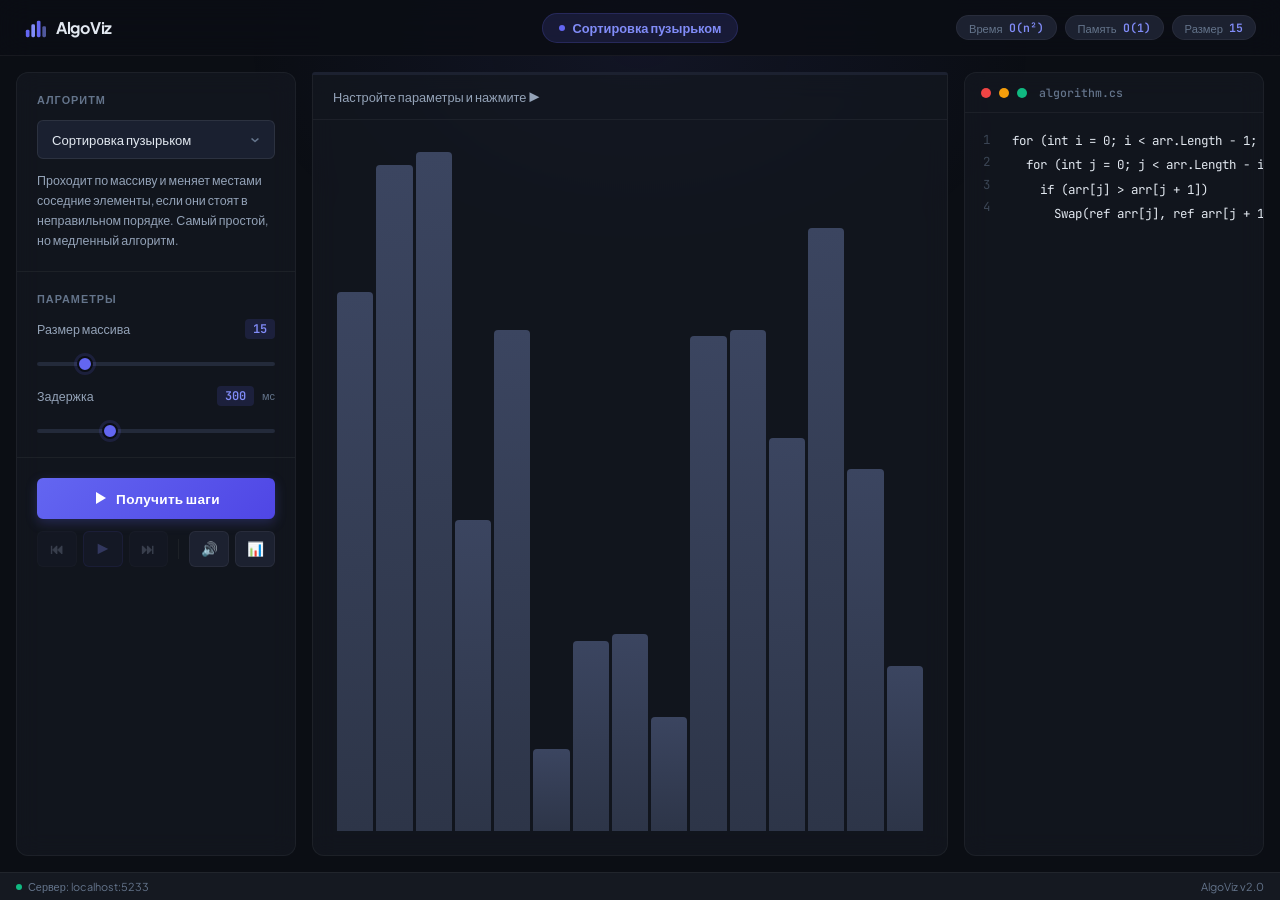
==== src/AlgoViz.Api/AlgoViz.Api/wwwroot/index.html @ 0b003b24 "Оживил проект, поправлены баги, изменен дизайн, ведётся дальнейшая разработка." ====
<!DOCTYPE html>
<html lang="ru">
<head>
    <meta charset="UTF-8">
    <meta name="viewport" content="width=device-width, initial-scale=1.0">
    <meta name="description" content="AlgoViz — интерактивный визуализатор алгоритмов сортировки с пошаговой анимацией и подсветкой кода.">
    <title>AlgoViz — Визуализатор алгоритмов</title>
    <link href="https://fonts.googleapis.com/css2?family=Plus+Jakarta+Sans:wght@400;500;600;700&family=JetBrains+Mono:wght@400;500&display=swap" rel="stylesheet">
    <link rel="stylesheet" href="style.css">
</head>
<body>
    <div class="app" id="app">

        <!-- Ambient background glow -->
        <div class="ambient-glow"></div>

        <!-- Top Navigation -->
        <header class="top-bar" id="top-bar">
            <div class="top-bar-left">
                <div class="logo">
                    <svg width="22" height="22" viewBox="0 0 24 24" fill="none">
                        <rect x="2" y="14" width="4" height="8" rx="1.5" fill="#6366F1"/>
                        <rect x="8" y="8" width="4" height="14" rx="1.5" fill="#818CF8"/>
                        <rect x="14" y="4" width="4" height="18" rx="1.5" fill="#6366F1"/>
                        <rect x="20" y="10" width="4" height="12" rx="1.5" fill="#818CF8" opacity="0.6"/>
                    </svg>
                    <span class="logo-text">AlgoViz</span>
                </div>
            </div>
            <div class="top-bar-center">
                <div class="algo-badge" id="algo-badge">
                    <span class="badge-dot"></span>
                    <span id="algo-title">Сортировка пузырьком</span>
                </div>
            </div>
            <div class="top-bar-right">
                <div class="complexity-pills">
                    <span class="pill" data-tooltip="Временная сложность (worst-case)">
                        <span class="pill-label">Время</span>
                        <span class="pill-value" id="time-complexity">O(n²)</span>
                    </span>
                    <span class="pill" data-tooltip="Пространственная сложность">
                        <span class="pill-label">Память</span>
                        <span class="pill-value" id="space-complexity">O(1)</span>
                    </span>
                    <span class="pill" data-tooltip="Количество элементов в массиве">
                        <span class="pill-label">Размер</span>
                        <span class="pill-value" id="el-count">15</span>
                    </span>
                </div>
            </div>
        </header>

        <!-- Main Content -->
        <main class="main-content">

            <!-- Left Panel (Controls) -->
            <aside class="control-panel glass-card" id="control-panel">
                <div class="panel-section">
                    <h3 class="section-title">Алгоритм</h3>
                    <div class="select-wrapper">
                        <select id="algorithmSelect" class="custom-select">
                            <option value="bubble">Сортировка пузырьком</option>
                            <option value="selection">Сортировка выбором</option>
                            <option value="quick">Быстрая сортировка</option>
                            <option value="merge">Сортировка слиянием</option>
                        </select>
                        <svg class="select-chevron" width="16" height="16" viewBox="0 0 16 16" fill="currentColor">
                            <path d="M4.427 6.427a.75.75 0 011.06-.073L8 8.57l2.513-2.216a.75.75 0 01.994 1.123l-3 2.646a.75.75 0 01-.994 0l-3-2.646a.75.75 0 01-.086-1.077z"/>
                        </svg>
                    </div>
                    <p id="algo-desc" class="algo-description">Проходит по массиву и меняет местами соседние элементы, если они стоят в неправильном порядке.</p>
                </div>

                <div class="panel-section">
                    <h3 class="section-title">Параметры</h3>
                    <div class="slider-group">
                        <div class="slider-header">
                            <label for="sizeSlider">Размер массива</label>
                            <span class="slider-badge" id="sizeValue">15</span>
                        </div>
                        <input type="range" id="sizeSlider" min="5" max="60" value="15" class="custom-slider">
                    </div>
                    <div class="slider-group">
                        <div class="slider-header">
                            <label for="speedSlider">Задержка</label>
                            <span class="slider-badge" id="speedValue">300</span>
                            <span class="slider-unit">мс</span>
                        </div>
                        <input type="range" id="speedSlider" min="10" max="1000" value="300" step="10" class="custom-slider">
                    </div>
                </div>

                <div class="panel-section panel-actions">
                    <button id="start-btn" class="btn btn-primary" data-tooltip="Отправить массив на сервер для расчёта шагов">
                        <svg width="16" height="16" viewBox="0 0 16 16" fill="currentColor"><path d="M4 2l10 6-10 6V2z"/></svg>
                        Получить шаги
                    </button>

                    <div class="player-row">
                        <button id="btn-prev" class="btn btn-icon" disabled data-tooltip="Предыдущий шаг">⏮</button>
                        <button id="btn-play-pause" class="btn btn-icon btn-play" disabled data-tooltip="Пуск / Пауза">▶</button>
                        <button id="btn-next" class="btn btn-icon" disabled data-tooltip="Следующий шаг">⏭</button>
                        <div class="player-divider"></div>
                        <button id="btn-mute" class="btn btn-icon" data-tooltip="Вкл/Выкл звук">🔊</button>
                        <button id="btn-history" class="btn btn-icon" data-tooltip="История запусков из PostgreSQL">📊</button>
                    </div>
                </div>
            </aside>

            <!-- Center (Visualization) -->
            <section class="viz-section">
                <!-- Progress bar -->
                <div class="progress-track" id="progress-track">
                    <div class="progress-fill" id="progress-fill"></div>
                </div>

                <div class="viz-card glass-card">
                    <div class="viz-header">
                        <p id="status-text" class="status-text">Настройте параметры и нажмите ▶</p>
                    </div>
                    <div id="visualization-container" class="visualization-container">
                        <!-- Ghost bars (empty state) rendered by JS -->
                    </div>
                </div>
            </section>

            <!-- Right Panel (Code) -->
            <aside class="code-section glass-card" id="code-section">
                <div class="code-header">
                    <div class="code-tab">
                        <span class="code-dot red"></span>
                        <span class="code-dot yellow"></span>
                        <span class="code-dot green"></span>
                        <span class="code-filename">algorithm.cs</span>
                    </div>
                </div>
                <div class="code-body">
                    <div class="line-numbers" id="line-numbers"></div>
                    <pre id="code-block" class="code-content"></pre>
                </div>
            </aside>
        </main>

        <!-- Status Bar -->
        <footer class="status-bar" id="status-bar">
            <span class="status-left">
                <span class="status-dot online"></span>
                Сервер: localhost:5233
            </span>
            <span class="status-center" id="step-counter"></span>
            <span class="status-right">AlgoViz v2.0</span>
        </footer>
    </div>

    <!-- History Modal -->
    <div id="history-modal" class="modal-overlay">
        <div class="modal glass-card">
            <div class="modal-header">
                <h2>История запусков</h2>
                <button class="btn btn-icon modal-close" id="close-history">✕</button>
            </div>
            <div class="table-scroll">
                <table class="data-table">
                    <thead>
                        <tr>
                            <th>ID</th>
                            <th>Алгоритм</th>
                            <th>Размер</th>
                            <th>Шагов</th>
                            <th>Дата</th>
                        </tr>
                    </thead>
                    <tbody id="history-tbody"></tbody>
                </table>
            </div>
        </div>
    </div>

    <script src="script.js"></script>
</body>
</html>
---- src/AlgoViz.Api/AlgoViz.Api/wwwroot/style.css ----
/* ================================================================
   AlgoViz v2.0 — Modern SaaS / Refined Dark
   Inspired by Linear.app, Vercel, modern crypto dashboards
   ================================================================ */

/* ── Design Tokens ───────────────────────────────── */
:root {
    /* Backgrounds */
    --bg-deep:       #0B0E14;
    --bg-surface:    #151921;
    --bg-elevated:   #1C2130;
    --bg-hover:      #232A3A;
    --bg-input:      #1A2030;

    /* Borders */
    --border-subtle:  rgba(255, 255, 255, 0.05);
    --border-default: rgba(255, 255, 255, 0.08);
    --border-focus:   rgba(99, 102, 241, 0.5);

    /* Accent — Electric Indigo */
    --accent:        #6366F1;
    --accent-light:  #818CF8;
    --accent-dark:   #4F46E5;
    --accent-glow:   rgba(99, 102, 241, 0.15);
    --accent-glow-strong: rgba(99, 102, 241, 0.3);

    /* Semantic */
    --success:       #10B981;
    --warning:       #F59E0B;
    --danger:        #EF4444;

    /* Text */
    --text-primary:  #E2E8F0;
    --text-secondary:#94A3B8;
    --text-muted:    #64748B;
    --text-accent:   var(--accent-light);

    /* Bar colours */
    --bar-idle:      linear-gradient(to top, #2D3548, #3B4560);
    --bar-compared:  linear-gradient(to top, #F59E0B, #D97706);
    --bar-swapped:   linear-gradient(to top, #6366F1, #4F46E5);
    --bar-sorted:    linear-gradient(to top, #10B981, #059669);

    /* Typography */
    --font-sans:     'Plus Jakarta Sans', -apple-system, BlinkMacSystemFont, sans-serif;
    --font-mono:     'JetBrains Mono', 'Fira Code', Consolas, monospace;

    /* Motion */
    --ease:          cubic-bezier(0.4, 0, 0.2, 1);
    --duration:      0.25s;

    /* Layout */
    --radius-sm:     6px;
    --radius-md:     12px;
    --radius-lg:     16px;
    --topbar-h:      56px;
    --statusbar-h:   28px;
}

/* ── Reset ───────────────────────────────────────── */
*, *::before, *::after {
    box-sizing: border-box;
    margin: 0;
    padding: 0;
}

::selection {
    background: var(--accent-glow-strong);
    color: #fff;
}

body {
    font-family: var(--font-sans);
    background: var(--bg-deep);
    color: var(--text-primary);
    min-height: 100vh;
    overflow: hidden;
    -webkit-font-smoothing: antialiased;
    -moz-osx-font-smoothing: grayscale;
}

/* ── App Shell ───────────────────────────────────── */
.app {
    display: flex;
    flex-direction: column;
    height: 100vh;
    position: relative;
}

/* ── Ambient Background Glow ─────────────────────── */
.ambient-glow {
    position: fixed;
    top: -200px;
    left: 50%;
    transform: translateX(-50%);
    width: 800px;
    height: 500px;
    background: radial-gradient(ellipse, rgba(99, 102, 241, 0.08) 0%, transparent 70%);
    pointer-events: none;
    z-index: 0;
}

/* ── Glass Card Mixin ────────────────────────────── */
.glass-card {
    background: rgba(21, 25, 33, 0.7);
    backdrop-filter: blur(12px);
    -webkit-backdrop-filter: blur(12px);
    border: 1px solid var(--border-subtle);
    border-radius: var(--radius-md);
}

/* ================================================================
   TOP BAR
   ================================================================ */
.top-bar {
    height: var(--topbar-h);
    display: flex;
    align-items: center;
    justify-content: space-between;
    padding: 0 24px;
    background: rgba(11, 14, 20, 0.85);
    backdrop-filter: blur(16px);
    -webkit-backdrop-filter: blur(16px);
    border-bottom: 1px solid var(--border-subtle);
    position: relative;
    z-index: 10;
    flex-shrink: 0;
}

.top-bar-left, .top-bar-center, .top-bar-right {
    display: flex;
    align-items: center;
}

.top-bar-left { flex: 1; }
.top-bar-center { flex: 0 0 auto; }
.top-bar-right { flex: 1; justify-content: flex-end; }

/* Logo */
.logo {
    display: flex;
    align-items: center;
    gap: 10px;
}

.logo-text {
    font-size: 1rem;
    font-weight: 700;
    letter-spacing: -0.3px;
    color: var(--text-primary);
}

/* Algorithm Badge */
.algo-badge {
    display: flex;
    align-items: center;
    gap: 8px;
    padding: 6px 16px;
    background: var(--accent-glow);
    border: 1px solid rgba(99, 102, 241, 0.2);
    border-radius: 20px;
    font-size: 0.8rem;
    font-weight: 600;
    color: var(--accent-light);
    transition: all var(--duration) var(--ease);
}

.badge-dot {
    width: 6px;
    height: 6px;
    background: var(--accent);
    border-radius: 50%;
    animation: pulse-dot 2s ease-in-out infinite;
}

@keyframes pulse-dot {
    0%, 100% { opacity: 1; transform: scale(1); }
    50% { opacity: 0.5; transform: scale(0.7); }
}

/* Complexity Pills */
.complexity-pills {
    display: flex;
    gap: 8px;
}

.pill {
    display: flex;
    align-items: center;
    gap: 6px;
    padding: 4px 12px;
    background: var(--bg-elevated);
    border: 1px solid var(--border-subtle);
    border-radius: 20px;
    font-size: 0.7rem;
    cursor: default;
    position: relative;
    transition: all var(--duration) var(--ease);
}

.pill:hover {
    border-color: var(--border-default);
    background: var(--bg-hover);
}

.pill-label {
    color: var(--text-muted);
    font-weight: 500;
}

.pill-value {
    color: var(--text-accent);
    font-weight: 600;
    font-family: var(--font-mono);
    font-size: 0.72rem;
}

/* ================================================================
   MAIN CONTENT
   ================================================================ */
.main-content {
    display: flex;
    flex: 1;
    gap: 16px;
    padding: 16px;
    overflow: hidden;
    position: relative;
    z-index: 1;
}

/* ================================================================
   CONTROL PANEL (Left Sidebar)
   ================================================================ */
.control-panel {
    width: 280px;
    min-width: 280px;
    display: flex;
    flex-direction: column;
    overflow-y: auto;
    flex-shrink: 0;
}

.panel-section {
    padding: 20px;
    border-bottom: 1px solid var(--border-subtle);
}

.panel-section:last-child {
    border-bottom: none;
}

.section-title {
    font-size: 0.68rem;
    font-weight: 600;
    letter-spacing: 1px;
    text-transform: uppercase;
    color: var(--text-muted);
    margin-bottom: 14px;
}

/* Algorithm Description */
.algo-description {
    margin-top: 12px;
    font-size: 0.78rem;
    color: var(--text-secondary);
    line-height: 1.6;
}

/* Select */
.select-wrapper {
    position: relative;
}

.custom-select {
    width: 100%;
    padding: 10px 36px 10px 14px;
    background: var(--bg-input);
    color: var(--text-primary);
    border: 1px solid var(--border-default);
    border-radius: var(--radius-sm);
    font-family: var(--font-sans);
    font-size: 0.82rem;
    font-weight: 500;
    outline: none;
    cursor: pointer;
    appearance: none;
    -webkit-appearance: none;
    transition: all var(--duration) var(--ease);
}

.custom-select:focus {
    border-color: var(--accent);
    box-shadow: 0 0 0 3px var(--accent-glow);
}

.select-chevron {
    position: absolute;
    right: 12px;
    top: 50%;
    transform: translateY(-50%);
    color: var(--text-muted);
    pointer-events: none;
}

/* Sliders */
.slider-group {
    margin-bottom: 16px;
}

.slider-group:last-child {
    margin-bottom: 0;
}

.slider-header {
    display: flex;
    align-items: center;
    gap: 8px;
    margin-bottom: 10px;
}

.slider-header label {
    font-size: 0.78rem;
    color: var(--text-secondary);
    font-weight: 500;
    flex: 1;
}

.slider-badge {
    font-family: var(--font-mono);
    font-size: 0.75rem;
    font-weight: 600;
    color: var(--accent-light);
    background: var(--accent-glow);
    padding: 2px 8px;
    border-radius: 4px;
}

.slider-unit {
    font-size: 0.68rem;
    color: var(--text-muted);
}

.custom-slider {
    -webkit-appearance: none;
    width: 100%;
    height: 4px;
    background: var(--bg-hover);
    border-radius: 2px;
    outline: none;
    position: relative;
}

.custom-slider::-webkit-slider-thumb {
    -webkit-appearance: none;
    width: 16px;
    height: 16px;
    border-radius: 50%;
    background: var(--accent);
    cursor: pointer;
    border: 2px solid var(--bg-deep);
    box-shadow: 0 0 0 3px var(--accent-glow);
    transition: all var(--duration) var(--ease);
}

.custom-slider::-webkit-slider-thumb:hover {
    transform: scale(1.15);
    box-shadow: 0 0 0 5px var(--accent-glow-strong);
}

.custom-slider::-moz-range-thumb {
    width: 16px;
    height: 16px;
    border-radius: 50%;
    background: var(--accent);
    cursor: pointer;
    border: 2px solid var(--bg-deep);
}

/* Buttons */
.btn {
    font-family: var(--font-sans);
    font-weight: 600;
    cursor: pointer;
    border: none;
    outline: none;
    transition: all var(--duration) var(--ease);
    position: relative;
}

.btn:active:not(:disabled) {
    transform: scale(0.97);
}

.btn-primary {
    width: 100%;
    display: flex;
    align-items: center;
    justify-content: center;
    gap: 8px;
    padding: 12px 20px;
    background: linear-gradient(135deg, var(--accent), var(--accent-dark));
    color: #fff;
    border-radius: var(--radius-sm);
    font-size: 0.85rem;
    letter-spacing: 0.3px;
    box-shadow: 0 4px 12px rgba(99, 102, 241, 0.25);
}

.btn-primary:hover:not(:disabled) {
    transform: translateY(-1px);
    box-shadow: 0 6px 20px rgba(99, 102, 241, 0.35);
}

.btn-primary:disabled {
    opacity: 0.4;
    cursor: not-allowed;
    transform: none;
    box-shadow: none;
}

.btn-icon {
    width: 40px;
    height: 36px;
    display: flex;
    align-items: center;
    justify-content: center;
    background: var(--bg-elevated);
    border: 1px solid var(--border-subtle);
    border-radius: var(--radius-sm);
    color: var(--text-secondary);
    font-size: 0.85rem;
}

.btn-icon:hover:not(:disabled) {
    background: var(--bg-hover);
    color: var(--text-primary);
    border-color: var(--border-default);
    transform: translateY(-1px);
}

.btn-icon:disabled {
    opacity: 0.3;
    cursor: not-allowed;
}

.btn-icon.muted {
    color: var(--text-muted);
    opacity: 0.5;
}

.btn-play {
    background: var(--accent-glow);
    border-color: rgba(99, 102, 241, 0.3);
    color: var(--accent-light);
}

.btn-play:hover:not(:disabled) {
    background: var(--accent-glow-strong);
    border-color: var(--accent);
}

/* Player Row */
.panel-actions {
    display: flex;
    flex-direction: column;
    gap: 12px;
}

.player-row {
    display: flex;
    gap: 6px;
    align-items: center;
}

.player-divider {
    width: 1px;
    height: 20px;
    background: var(--border-subtle);
    margin: 0 4px;
}

/* ================================================================
   VISUALIZATION SECTION
   ================================================================ */
.viz-section {
    flex: 1;
    display: flex;
    flex-direction: column;
    min-width: 0;
    gap: 0;
}

/* Progress Track */
.progress-track {
    height: 3px;
    background: var(--bg-elevated);
    border-radius: 3px 3px 0 0;
    overflow: hidden;
    flex-shrink: 0;
}

.progress-fill {
    height: 100%;
    width: 0%;
    background: linear-gradient(90deg, var(--accent), var(--accent-light));
    border-radius: 3px;
    transition: width 0.15s var(--ease);
}

/* Viz Card */
.viz-card {
    flex: 1;
    display: flex;
    flex-direction: column;
    overflow: hidden;
    border-radius: 0 0 var(--radius-md) var(--radius-md);
    border-top: none;
}

.viz-header {
    padding: 14px 20px;
    border-bottom: 1px solid var(--border-subtle);
    flex-shrink: 0;
}

.status-text {
    font-size: 0.8rem;
    color: var(--text-secondary);
    font-weight: 500;
}

/* Visualization Container */
.visualization-container {
    flex: 1;
    display: flex;
    align-items: flex-end;
    justify-content: center;
    gap: 3px;
    padding: 32px 24px 24px;
    min-height: 200px;
}

/* ── Bars ── */
.bar {
    flex: 1;
    background: var(--bar-idle);
    border-radius: 4px 4px 0 0;
    min-width: 3px;
    transition: background 0.15s var(--ease), 
                height 0.15s var(--ease),
                box-shadow 0.15s var(--ease),
                transform 0.15s var(--ease);
}

.bar.compared {
    background: var(--bar-compared);
    box-shadow: 0 0 12px rgba(245, 158, 11, 0.3);
    animation: bar-pulse 0.6s var(--ease) infinite alternate;
}

.bar.swapped {
    background: var(--bar-swapped);
    box-shadow: 0 0 16px rgba(99, 102, 241, 0.4);
    transform: scaleX(1.05);
}

.bar.sorted {
    background: var(--bar-sorted);
    box-shadow: 0 0 8px rgba(16, 185, 129, 0.2);
}

/* Ghost bars (empty state) */
.bar.ghost {
    background: rgba(45, 53, 72, 0.3);
    animation: ghost-breathe 2s var(--ease) infinite alternate;
}

@keyframes bar-pulse {
    from { box-shadow: 0 0 8px rgba(245, 158, 11, 0.2); }
    to   { box-shadow: 0 0 18px rgba(245, 158, 11, 0.45); }
}

@keyframes ghost-breathe {
    from { opacity: 0.3; }
    to   { opacity: 0.6; }
}

/* ================================================================
   CODE SECTION (Right Panel)
   ================================================================ */
.code-section {
    width: 300px;
    min-width: 260px;
    display: flex;
    flex-direction: column;
    overflow: hidden;
}

.code-header {
    padding: 12px 16px;
    border-bottom: 1px solid var(--border-subtle);
    flex-shrink: 0;
}

.code-tab {
    display: flex;
    align-items: center;
    gap: 8px;
    font-size: 0.75rem;
    color: var(--text-secondary);
    font-weight: 500;
}

.code-dot {
    width: 10px;
    height: 10px;
    border-radius: 50%;
}

.code-dot.red    { background: #EF4444; }
.code-dot.yellow { background: #F59E0B; }
.code-dot.green  { background: #10B981; }

.code-filename {
    margin-left: 4px;
    font-family: var(--font-mono);
    font-size: 0.72rem;
    color: var(--text-muted);
}

.code-body {
    display: flex;
    flex: 1;
    overflow: auto;
    padding: 16px 0;
}

.line-numbers {
    display: flex;
    flex-direction: column;
    padding: 0 12px 0 18px;
    color: var(--text-muted);
    font-family: var(--font-mono);
    font-size: 0.78rem;
    line-height: 1.8;
    text-align: right;
    user-select: none;
    flex-shrink: 0;
    min-width: 36px;
    opacity: 0.5;
}

.code-content {
    flex: 1;
    margin: 0;
    padding: 0 18px 0 0;
    font-family: var(--font-mono);
    font-size: 0.78rem;
    line-height: 1.8;
    color: var(--text-primary);
    white-space: pre;
    overflow-x: auto;
}

.code-line {
    padding: 1px 8px;
    border-radius: 3px;
    border-left: 2px solid transparent;
    transition: all var(--duration) var(--ease);
}

.code-line.active {
    background: var(--accent-glow);
    border-left-color: var(--accent);
    color: var(--accent-light);
}

.line-number {
    transition: opacity var(--duration) var(--ease);
}

.line-number.active {
    opacity: 1;
    color: var(--accent-light);
}

/* ================================================================
   STATUS BAR
   ================================================================ */
.status-bar {
    height: var(--statusbar-h);
    display: flex;
    align-items: center;
    justify-content: space-between;
    padding: 0 16px;
    background: var(--bg-surface);
    border-top: 1px solid var(--border-subtle);
    font-size: 0.68rem;
    color: var(--text-muted);
    flex-shrink: 0;
    z-index: 10;
}

.status-left, .status-center, .status-right {
    display: flex;
    align-items: center;
    gap: 6px;
}

.status-dot {
    width: 6px;
    height: 6px;
    border-radius: 50%;
}

.status-dot.online { background: var(--success); }

/* ================================================================
   MODAL
   ================================================================ */
.modal-overlay {
    display: none;
    position: fixed;
    inset: 0;
    z-index: 100;
    background: rgba(0, 0, 0, 0.6);
    backdrop-filter: blur(6px);
    -webkit-backdrop-filter: blur(6px);
    animation: fade-in 0.2s var(--ease);
}

.modal-overlay .modal {
    width: 90%;
    max-width: 680px;
    margin: 10vh auto;
    overflow: hidden;
    animation: slide-up 0.3s var(--ease);
}

@keyframes fade-in {
    from { opacity: 0; }
    to { opacity: 1; }
}

@keyframes slide-up {
    from { opacity: 0; transform: translateY(20px); }
    to { opacity: 1; transform: translateY(0); }
}

.modal-header {
    display: flex;
    justify-content: space-between;
    align-items: center;
    padding: 18px 24px;
    border-bottom: 1px solid var(--border-subtle);
}

.modal-header h2 {
    font-size: 0.95rem;
    font-weight: 600;
    color: var(--text-primary);
}

.modal-close {
    width: 32px !important;
    height: 32px !important;
}

.table-scroll {
    max-height: 400px;
    overflow-y: auto;
}

.data-table {
    width: 100%;
    border-collapse: collapse;
    font-size: 0.8rem;
}

.data-table th,
.data-table td {
    padding: 12px 20px;
    border-bottom: 1px solid var(--border-subtle);
    text-align: left;
}

.data-table th {
    background: var(--bg-deep);
    color: var(--text-muted);
    font-size: 0.68rem;
    font-weight: 600;
    text-transform: uppercase;
    letter-spacing: 0.5px;
    position: sticky;
    top: 0;
}

.data-table tbody tr {
    transition: background var(--duration) var(--ease);
}

.data-table tbody tr:hover {
    background: var(--bg-hover);
}

/* ================================================================
   TOOLTIPS
   ================================================================ */
[data-tooltip] {
    position: relative;
}

[data-tooltip]::after {
    content: attr(data-tooltip);
    position: absolute;
    bottom: calc(100% + 8px);
    left: 50%;
    transform: translateX(-50%) translateY(4px);
    padding: 6px 10px;
    background: var(--bg-elevated);
    color: var(--text-primary);
    border: 1px solid var(--border-default);
    border-radius: var(--radius-sm);
    font-size: 0.68rem;
    font-weight: 500;
    white-space: nowrap;
    pointer-events: none;
    opacity: 0;
    transition: opacity 0.2s var(--ease), transform 0.2s var(--ease);
    z-index: 50;
}

[data-tooltip]:hover::after {
    opacity: 1;
    transform: translateX(-50%) translateY(0);
}

/* ================================================================
   SCROLLBAR
   ================================================================ */
::-webkit-scrollbar {
    width: 8px;
    height: 8px;
}

::-webkit-scrollbar-track {
    background: transparent;
}

::-webkit-scrollbar-thumb {
    background: rgba(148, 163, 184, 0.15);
    border-radius: 4px;
}

::-webkit-scrollbar-thumb:hover {
    background: rgba(148, 163, 184, 0.3);
}

/* ================================================================
   RESPONSIVE
   ================================================================ */
@media (max-width: 1100px) {
    .code-section {
        display: none;
    }

    .complexity-pills {
        display: none;
    }
}

@media (max-width: 800px) {
    .main-content {
        flex-direction: column;
        padding: 12px;
        gap: 12px;
    }

    .control-panel {
        width: 100%;
        min-width: 100%;
        flex-direction: row;
        flex-wrap: wrap;
    }

    .panel-section {
        flex: 1;
        min-width: 200px;
    }

    .visualization-container {
        min-height: 220px;
    }

    .top-bar {
        padding: 0 12px;
    }

    .algo-badge {
        font-size: 0.72rem;
        padding: 4px 10px;
    }
}

@media (max-width: 500px) {
    .control-panel {
        flex-direction: column;
    }

    .panel-section {
        min-width: 100%;
    }

    .top-bar-center {
        display: none;
    }

    .logo-text {
        font-size: 0.85rem;
    }
}
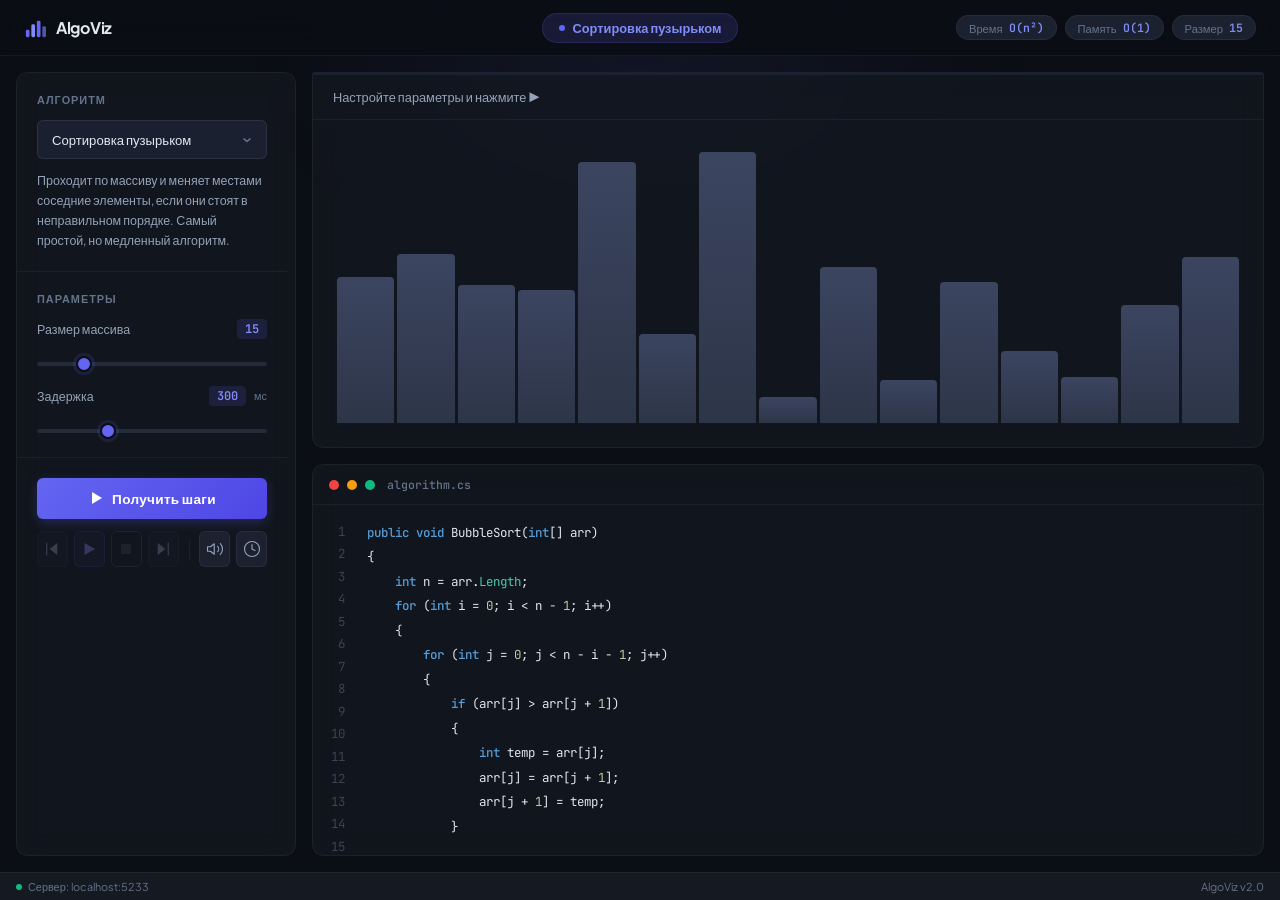
==== commit 9fa724af: "Исправлены баги с моб. версией, изменено расположение объектов, по сути всё готово к деплою." ====
--- a/src/AlgoViz.Api/AlgoViz.Api/wwwroot/index.html
+++ b/src/AlgoViz.Api/AlgoViz.Api/wwwroot/index.html
@@ -1,13 +1,19 @@
 <!DOCTYPE html>
 <html lang="ru">
+
 <head>
     <meta charset="UTF-8">
     <meta name="viewport" content="width=device-width, initial-scale=1.0">
-    <meta name="description" content="AlgoViz — интерактивный визуализатор алгоритмов сортировки с пошаговой анимацией и подсветкой кода.">
+    <meta name="description"
+        content="AlgoViz — интерактивный визуализатор алгоритмов сортировки с пошаговой анимацией и подсветкой кода.">
     <title>AlgoViz — Визуализатор алгоритмов</title>
-    <link href="https://fonts.googleapis.com/css2?family=Plus+Jakarta+Sans:wght@400;500;600;700&family=JetBrains+Mono:wght@400;500&display=swap" rel="stylesheet">
+    <link rel="icon" type="image/png" href="favicon.png">
+    <link
+        href="https://fonts.googleapis.com/css2?family=Plus+Jakarta+Sans:wght@400;500;600;700&family=JetBrains+Mono:wght@400;500&display=swap"
+        rel="stylesheet">
     <link rel="stylesheet" href="style.css">
 </head>
+
 <body>
     <div class="app" id="app">
 
@@ -19,10 +25,10 @@
             <div class="top-bar-left">
                 <div class="logo">
                     <svg width="22" height="22" viewBox="0 0 24 24" fill="none">
-                        <rect x="2" y="14" width="4" height="8" rx="1.5" fill="#6366F1"/>
-                        <rect x="8" y="8" width="4" height="14" rx="1.5" fill="#818CF8"/>
-                        <rect x="14" y="4" width="4" height="18" rx="1.5" fill="#6366F1"/>
-                        <rect x="20" y="10" width="4" height="12" rx="1.5" fill="#818CF8" opacity="0.6"/>
+                        <rect x="2" y="14" width="4" height="8" rx="1.5" fill="#6366F1" />
+                        <rect x="8" y="8" width="4" height="14" rx="1.5" fill="#818CF8" />
+                        <rect x="14" y="4" width="4" height="18" rx="1.5" fill="#6366F1" />
+                        <rect x="20" y="10" width="4" height="12" rx="1.5" fill="#818CF8" opacity="0.6" />
                     </svg>
                     <span class="logo-text">AlgoViz</span>
                 </div>
@@ -51,7 +57,7 @@
             </div>
         </header>
 
-        <!-- Main Content -->
+        <!-- Main Content: 2-column layout (sidebar + center) -->
         <main class="main-content">
 
             <!-- Left Panel (Controls) -->
@@ -66,10 +72,12 @@
                             <option value="merge">Сортировка слиянием</option>
                         </select>
                         <svg class="select-chevron" width="16" height="16" viewBox="0 0 16 16" fill="currentColor">
-                            <path d="M4.427 6.427a.75.75 0 011.06-.073L8 8.57l2.513-2.216a.75.75 0 01.994 1.123l-3 2.646a.75.75 0 01-.994 0l-3-2.646a.75.75 0 01-.086-1.077z"/>
+                            <path
+                                d="M4.427 6.427a.75.75 0 011.06-.073L8 8.57l2.513-2.216a.75.75 0 01.994 1.123l-3 2.646a.75.75 0 01-.994 0l-3-2.646a.75.75 0 01-.086-1.077z" />
                         </svg>
                     </div>
-                    <p id="algo-desc" class="algo-description">Проходит по массиву и меняет местами соседние элементы, если они стоят в неправильном порядке.</p>
+                    <p id="algo-desc" class="algo-description">Проходит по массиву и меняет местами соседние элементы,
+                        если они стоят в неправильном порядке.</p>
                 </div>
 
                 <div class="panel-section">
@@ -87,59 +95,109 @@
                             <span class="slider-badge" id="speedValue">300</span>
                             <span class="slider-unit">мс</span>
                         </div>
-                        <input type="range" id="speedSlider" min="10" max="1000" value="300" step="10" class="custom-slider">
+                        <input type="range" id="speedSlider" min="10" max="1000" value="300" step="10"
+                            class="custom-slider">
                     </div>
                 </div>
 
                 <div class="panel-section panel-actions">
-                    <button id="start-btn" class="btn btn-primary" data-tooltip="Отправить массив на сервер для расчёта шагов">
-                        <svg width="16" height="16" viewBox="0 0 16 16" fill="currentColor"><path d="M4 2l10 6-10 6V2z"/></svg>
+                    <button id="start-btn" class="btn btn-primary"
+                        data-tooltip="Отправить массив на сервер для расчёта шагов">
+                        <svg width="16" height="16" viewBox="0 0 16 16" fill="currentColor">
+                            <path d="M4 2l10 6-10 6V2z" />
+                        </svg>
                         Получить шаги
                     </button>
 
                     <div class="player-row">
-                        <button id="btn-prev" class="btn btn-icon" disabled data-tooltip="Предыдущий шаг">⏮</button>
-                        <button id="btn-play-pause" class="btn btn-icon btn-play" disabled data-tooltip="Пуск / Пауза">▶</button>
-                        <button id="btn-next" class="btn btn-icon" disabled data-tooltip="Следующий шаг">⏭</button>
+                        <!-- Step Backward -->
+                        <button id="btn-prev" class="btn btn-icon" disabled data-tooltip="Предыдущий шаг">
+                            <svg width="18" height="18" viewBox="0 0 24 24" fill="none" stroke="currentColor"
+                                stroke-width="1.5" stroke-linecap="round" stroke-linejoin="round">
+                                <polygon points="19,20 9,12 19,4" fill="currentColor" stroke="none" />
+                                <line x1="5" y1="4" x2="5" y2="20" />
+                            </svg>
+                        </button>
+                        <!-- Play / Pause -->
+                        <button id="btn-play-pause" class="btn btn-icon btn-play" disabled data-tooltip="Пуск / Пауза">
+                            <svg id="icon-play" width="18" height="18" viewBox="0 0 24 24" fill="currentColor"
+                                stroke="none">
+                                <polygon points="6,4 20,12 6,20" />
+                            </svg>
+                        </button>
+                        <!-- Stop -->
+                        <button id="btn-stop" class="btn btn-icon btn-stop" disabled
+                            data-tooltip="Остановить и сбросить">
+                            <svg width="18" height="18" viewBox="0 0 24 24" fill="none" stroke="currentColor"
+                                stroke-width="1.5" stroke-linecap="round" stroke-linejoin="round">
+                                <rect x="6" y="6" width="12" height="12" rx="1.5" fill="currentColor" />
+                            </svg>
+                        </button>
+                        <!-- Step Forward -->
+                        <button id="btn-next" class="btn btn-icon" disabled data-tooltip="Следующий шаг">
+                            <svg width="18" height="18" viewBox="0 0 24 24" fill="none" stroke="currentColor"
+                                stroke-width="1.5" stroke-linecap="round" stroke-linejoin="round">
+                                <polygon points="5,4 15,12 5,20" fill="currentColor" stroke="none" />
+                                <line x1="19" y1="4" x2="19" y2="20" />
+                            </svg>
+                        </button>
                         <div class="player-divider"></div>
-                        <button id="btn-mute" class="btn btn-icon" data-tooltip="Вкл/Выкл звук">🔊</button>
-                        <button id="btn-history" class="btn btn-icon" data-tooltip="История запусков из PostgreSQL">📊</button>
+                        <!-- Mute / Unmute -->
+                        <button id="btn-mute" class="btn btn-icon" data-tooltip="Вкл/Выкл звук">
+                            <svg id="icon-volume" width="18" height="18" viewBox="0 0 24 24" fill="none"
+                                stroke="currentColor" stroke-width="1.5" stroke-linecap="round" stroke-linejoin="round">
+                                <polygon points="11,5 6,9 2,9 2,15 6,15 11,19" fill="none" />
+                                <path d="M15.54 8.46a5 5 0 0 1 0 7.07" />
+                                <path d="M19.07 4.93a10 10 0 0 1 0 14.14" />
+                            </svg>
+                        </button>
+                        <!-- History -->
+                        <button id="btn-history" class="btn btn-icon" data-tooltip="История запусков из PostgreSQL">
+                            <svg width="18" height="18" viewBox="0 0 24 24" fill="none" stroke="currentColor"
+                                stroke-width="1.5" stroke-linecap="round" stroke-linejoin="round">
+                                <circle cx="12" cy="12" r="10" />
+                                <polyline points="12,6 12,12 16,14" />
+                            </svg>
+                        </button>
                     </div>
                 </div>
             </aside>
 
-            <!-- Center (Visualization) -->
-            <section class="viz-section">
-                <!-- Progress bar -->
-                <div class="progress-track" id="progress-track">
-                    <div class="progress-fill" id="progress-fill"></div>
-                </div>
-
-                <div class="viz-card glass-card">
-                    <div class="viz-header">
-                        <p id="status-text" class="status-text">Настройте параметры и нажмите ▶</p>
-                    </div>
-                    <div id="visualization-container" class="visualization-container">
-                        <!-- Ghost bars (empty state) rendered by JS -->
-                    </div>
-                </div>
+            <!-- Center Section: Visualization on top + Code Panel below -->
+            <section class="center-content">
+                <!-- Visualization -->
+                <div class="viz-section">
+                    <!-- Progress bar -->
+                    <div class="progress-track" id="progress-track">
+                        <div class="progress-fill" id="progress-fill"></div>
+                    </div>
+
+                    <div class="viz-card glass-card">
+                        <div class="viz-header">
+                            <p id="status-text" class="status-text">Настройте параметры и нажмите ▶</p>
+                        </div>
+                        <div id="visualization-container" class="visualization-container">
+                            <!-- Ghost bars (empty state) rendered by JS -->
+                        </div>
+                    </div>
+                </div>
+
+                <!-- Code Panel (now below visualization) -->
+                <aside class="code-section glass-card" id="code-section">
+                    <div class="code-header">
+                        <div class="code-tab">
+                            <span class="code-dot red"></span>
+                            <span class="code-dot yellow"></span>
+                            <span class="code-dot green"></span>
+                            <span class="code-filename">algorithm.cs</span>
+                        </div>
+                    </div>
+                    <div class="code-body">
+                        <div class="line-numbers" id="line-numbers"></div>
+                        <pre id="code-block" class="code-content"></pre>
+                    </div>
+                </aside>
             </section>
-
-            <!-- Right Panel (Code) -->
-            <aside class="code-section glass-card" id="code-section">
-                <div class="code-header">
-                    <div class="code-tab">
-                        <span class="code-dot red"></span>
-                        <span class="code-dot yellow"></span>
-                        <span class="code-dot green"></span>
-                        <span class="code-filename">algorithm.cs</span>
-                    </div>
-                </div>
-                <div class="code-body">
-                    <div class="line-numbers" id="line-numbers"></div>
-                    <pre id="code-block" class="code-content"></pre>
-                </div>
-            </aside>
         </main>
 
         <!-- Status Bar -->
@@ -158,7 +216,13 @@
         <div class="modal glass-card">
             <div class="modal-header">
                 <h2>История запусков</h2>
-                <button class="btn btn-icon modal-close" id="close-history">✕</button>
+                <button class="btn btn-icon modal-close" id="close-history">
+                    <svg width="16" height="16" viewBox="0 0 24 24" fill="none" stroke="currentColor" stroke-width="1.5"
+                        stroke-linecap="round" stroke-linejoin="round">
+                        <line x1="18" y1="6" x2="6" y2="18" />
+                        <line x1="6" y1="6" x2="18" y2="18" />
+                    </svg>
+                </button>
             </div>
             <div class="table-scroll">
                 <table class="data-table">
@@ -179,4 +243,5 @@
 
     <script src="script.js"></script>
 </body>
-</html>
+
+</html>
--- a/src/AlgoViz.Api/AlgoViz.Api/wwwroot/style.css
+++ b/src/AlgoViz.Api/AlgoViz.Api/wwwroot/style.css
@@ -6,59 +6,61 @@
 /* ── Design Tokens ───────────────────────────────── */
 :root {
     /* Backgrounds */
-    --bg-deep:       #0B0E14;
-    --bg-surface:    #151921;
-    --bg-elevated:   #1C2130;
-    --bg-hover:      #232A3A;
-    --bg-input:      #1A2030;
+    --bg-deep: #0B0E14;
+    --bg-surface: #151921;
+    --bg-elevated: #1C2130;
+    --bg-hover: #232A3A;
+    --bg-input: #1A2030;
 
     /* Borders */
-    --border-subtle:  rgba(255, 255, 255, 0.05);
+    --border-subtle: rgba(255, 255, 255, 0.05);
     --border-default: rgba(255, 255, 255, 0.08);
-    --border-focus:   rgba(99, 102, 241, 0.5);
+    --border-focus: rgba(99, 102, 241, 0.5);
 
     /* Accent — Electric Indigo */
-    --accent:        #6366F1;
-    --accent-light:  #818CF8;
-    --accent-dark:   #4F46E5;
-    --accent-glow:   rgba(99, 102, 241, 0.15);
+    --accent: #6366F1;
+    --accent-light: #818CF8;
+    --accent-dark: #4F46E5;
+    --accent-glow: rgba(99, 102, 241, 0.15);
     --accent-glow-strong: rgba(99, 102, 241, 0.3);
 
     /* Semantic */
-    --success:       #10B981;
-    --warning:       #F59E0B;
-    --danger:        #EF4444;
+    --success: #10B981;
+    --warning: #F59E0B;
+    --danger: #EF4444;
 
     /* Text */
-    --text-primary:  #E2E8F0;
-    --text-secondary:#94A3B8;
-    --text-muted:    #64748B;
-    --text-accent:   var(--accent-light);
+    --text-primary: #E2E8F0;
+    --text-secondary: #94A3B8;
+    --text-muted: #64748B;
+    --text-accent: var(--accent-light);
 
     /* Bar colours */
-    --bar-idle:      linear-gradient(to top, #2D3548, #3B4560);
-    --bar-compared:  linear-gradient(to top, #F59E0B, #D97706);
-    --bar-swapped:   linear-gradient(to top, #6366F1, #4F46E5);
-    --bar-sorted:    linear-gradient(to top, #10B981, #059669);
+    --bar-idle: linear-gradient(to top, #2D3548, #3B4560);
+    --bar-compared: linear-gradient(to top, #F59E0B, #D97706);
+    --bar-swapped: linear-gradient(to top, #6366F1, #4F46E5);
+    --bar-sorted: linear-gradient(to top, #10B981, #059669);
 
     /* Typography */
-    --font-sans:     'Plus Jakarta Sans', -apple-system, BlinkMacSystemFont, sans-serif;
-    --font-mono:     'JetBrains Mono', 'Fira Code', Consolas, monospace;
+    --font-sans: 'Plus Jakarta Sans', -apple-system, BlinkMacSystemFont, sans-serif;
+    --font-mono: 'JetBrains Mono', 'Fira Code', Consolas, monospace;
 
     /* Motion */
-    --ease:          cubic-bezier(0.4, 0, 0.2, 1);
-    --duration:      0.25s;
+    --ease: cubic-bezier(0.4, 0, 0.2, 1);
+    --duration: 0.25s;
 
     /* Layout */
-    --radius-sm:     6px;
-    --radius-md:     12px;
-    --radius-lg:     16px;
-    --topbar-h:      56px;
-    --statusbar-h:   28px;
+    --radius-sm: 6px;
+    --radius-md: 12px;
+    --radius-lg: 16px;
+    --topbar-h: 56px;
+    --statusbar-h: 28px;
 }
 
 /* ── Reset ───────────────────────────────────────── */
-*, *::before, *::after {
+*,
+*::before,
+*::after {
     box-sizing: border-box;
     margin: 0;
     padding: 0;
@@ -127,14 +129,25 @@
     flex-shrink: 0;
 }
 
-.top-bar-left, .top-bar-center, .top-bar-right {
-    display: flex;
-    align-items: center;
-}
-
-.top-bar-left { flex: 1; }
-.top-bar-center { flex: 0 0 auto; }
-.top-bar-right { flex: 1; justify-content: flex-end; }
+.top-bar-left,
+.top-bar-center,
+.top-bar-right {
+    display: flex;
+    align-items: center;
+}
+
+.top-bar-left {
+    flex: 1;
+}
+
+.top-bar-center {
+    flex: 0 0 auto;
+}
+
+.top-bar-right {
+    flex: 1;
+    justify-content: flex-end;
+}
 
 /* Logo */
 .logo {
@@ -174,8 +187,17 @@
 }
 
 @keyframes pulse-dot {
-    0%, 100% { opacity: 1; transform: scale(1); }
-    50% { opacity: 0.5; transform: scale(0.7); }
+
+    0%,
+    100% {
+        opacity: 1;
+        transform: scale(1);
+    }
+
+    50% {
+        opacity: 0.5;
+        transform: scale(0.7);
+    }
 }
 
 /* Complexity Pills */
@@ -216,7 +238,7 @@
 }
 
 /* ================================================================
-   MAIN CONTENT
+   MAIN CONTENT — 2-column: sidebar + center
    ================================================================ */
 .main-content {
     display: flex;
@@ -228,6 +250,16 @@
     z-index: 1;
 }
 
+/* Center wrapper: viz on top, code below */
+.center-content {
+    flex: 1;
+    display: flex;
+    flex-direction: column;
+    gap: 16px;
+    min-width: 0;
+    overflow-y: auto;
+}
+
 /* ================================================================
    CONTROL PANEL (Left Sidebar)
    ================================================================ */
@@ -236,6 +268,7 @@
     min-width: 280px;
     display: flex;
     flex-direction: column;
+    overflow-x: hidden;
     overflow-y: auto;
     flex-shrink: 0;
 }
@@ -264,6 +297,9 @@
     font-size: 0.78rem;
     color: var(--text-secondary);
     line-height: 1.6;
+    word-wrap: break-word;
+    overflow-wrap: break-word;
+    hyphens: auto;
 }
 
 /* Select */
@@ -479,6 +515,34 @@
     margin: 0 4px;
 }
 
+/* Stop button ────────────────────────────────────── */
+
+/* Disabled: muted & nearly invisible */
+.btn-stop:disabled {
+    opacity: 0.15;
+    background: transparent;
+    border: 1px solid var(--text-muted);
+    color: var(--text-muted);
+    cursor: not-allowed;
+    box-shadow: none;
+    transform: none;
+}
+
+/* Active: matches indigo play-button style */
+.btn-stop:not(:disabled) {
+    background: var(--accent-glow);
+    border: 1px solid rgba(99, 102, 241, 0.3);
+    color: var(--accent-light);
+    opacity: 1;
+}
+
+/* Hover: red warning accent (must come AFTER :not(:disabled) to win specificity) */
+.btn-stop:hover:not(:disabled) {
+    background: rgba(239, 68, 68, 0.2);
+    border-color: rgba(239, 68, 68, 0.5);
+    color: #FCA5A5 !important;
+}
+
 /* ================================================================
    VISUALIZATION SECTION
    ================================================================ */
@@ -546,10 +610,10 @@
     background: var(--bar-idle);
     border-radius: 4px 4px 0 0;
     min-width: 3px;
-    transition: background 0.15s var(--ease), 
-                height 0.15s var(--ease),
-                box-shadow 0.15s var(--ease),
-                transform 0.15s var(--ease);
+    transition: background 0.15s var(--ease),
+        height 0.15s var(--ease),
+        box-shadow 0.15s var(--ease),
+        transform 0.15s var(--ease);
 }
 
 .bar.compared {
@@ -560,8 +624,9 @@
 
 .bar.swapped {
     background: var(--bar-swapped);
-    box-shadow: 0 0 16px rgba(99, 102, 241, 0.4);
-    transform: scaleX(1.05);
+    box-shadow: 0 0 20px rgba(99, 102, 241, 0.55), 0 0 40px rgba(99, 102, 241, 0.2);
+    transform: translateY(-4px) scaleY(1.03);
+    filter: brightness(1.2);
 }
 
 .bar.sorted {
@@ -576,24 +641,34 @@
 }
 
 @keyframes bar-pulse {
-    from { box-shadow: 0 0 8px rgba(245, 158, 11, 0.2); }
-    to   { box-shadow: 0 0 18px rgba(245, 158, 11, 0.45); }
+    from {
+        box-shadow: 0 0 8px rgba(245, 158, 11, 0.2);
+    }
+
+    to {
+        box-shadow: 0 0 18px rgba(245, 158, 11, 0.45);
+    }
 }
 
 @keyframes ghost-breathe {
-    from { opacity: 0.3; }
-    to   { opacity: 0.6; }
+    from {
+        opacity: 0.3;
+    }
+
+    to {
+        opacity: 0.6;
+    }
 }
 
 /* ================================================================
-   CODE SECTION (Right Panel)
+   CODE SECTION (Below Visualization)
    ================================================================ */
 .code-section {
-    width: 300px;
-    min-width: 260px;
+    width: 100%;
     display: flex;
     flex-direction: column;
     overflow: hidden;
+    flex-shrink: 0;
 }
 
 .code-header {
@@ -617,9 +692,17 @@
     border-radius: 50%;
 }
 
-.code-dot.red    { background: #EF4444; }
-.code-dot.yellow { background: #F59E0B; }
-.code-dot.green  { background: #10B981; }
+.code-dot.red {
+    background: #EF4444;
+}
+
+.code-dot.yellow {
+    background: #F59E0B;
+}
+
+.code-dot.green {
+    background: #10B981;
+}
 
 .code-filename {
     margin-left: 4px;
@@ -630,9 +713,11 @@
 
 .code-body {
     display: flex;
-    flex: 1;
-    overflow: auto;
+    max-height: 350px;
+    overflow-x: hidden;
+    overflow-y: auto;
     padding: 16px 0;
+    min-width: 0;
 }
 
 .line-numbers {
@@ -652,6 +737,7 @@
 
 .code-content {
     flex: 1;
+    min-width: 0;
     margin: 0;
     padding: 0 18px 0 0;
     font-family: var(--font-mono);
@@ -660,13 +746,15 @@
     color: var(--text-primary);
     white-space: pre;
     overflow-x: auto;
+    overflow-wrap: normal;
+    word-break: normal;
 }
 
 .code-line {
     padding: 1px 8px;
     border-radius: 3px;
     border-left: 2px solid transparent;
-    transition: all var(--duration) var(--ease);
+    transition: all 0.15s var(--ease);
 }
 
 .code-line.active {
@@ -682,6 +770,25 @@
 .line-number.active {
     opacity: 1;
     color: var(--accent-light);
+}
+
+/* ── Syntax Highlighting ─────────────────────────────── */
+.hljs-keyword {
+    color: #569CD6;
+    font-weight: 500;
+}
+
+.hljs-type {
+    color: #4EC9B0;
+}
+
+.hljs-number {
+    color: #B5CEA8;
+}
+
+.hljs-comment {
+    color: #6A9955;
+    font-style: italic;
 }
 
 /* ================================================================
@@ -701,7 +808,9 @@
     z-index: 10;
 }
 
-.status-left, .status-center, .status-right {
+.status-left,
+.status-center,
+.status-right {
     display: flex;
     align-items: center;
     gap: 6px;
@@ -713,7 +822,9 @@
     border-radius: 50%;
 }
 
-.status-dot.online { background: var(--success); }
+.status-dot.online {
+    background: var(--success);
+}
 
 /* ================================================================
    MODAL
@@ -738,13 +849,25 @@
 }
 
 @keyframes fade-in {
-    from { opacity: 0; }
-    to { opacity: 1; }
+    from {
+        opacity: 0;
+    }
+
+    to {
+        opacity: 1;
+    }
 }
 
 @keyframes slide-up {
-    from { opacity: 0; transform: translateY(20px); }
-    to { opacity: 1; transform: translateY(0); }
+    from {
+        opacity: 0;
+        transform: translateY(20px);
+    }
+
+    to {
+        opacity: 1;
+        transform: translateY(0);
+    }
 }
 
 .modal-header {
@@ -823,16 +946,52 @@
     border-radius: var(--radius-sm);
     font-size: 0.68rem;
     font-weight: 500;
-    white-space: nowrap;
+    white-space: normal;
+    max-width: 200px;
+    text-align: center;
     pointer-events: none;
     opacity: 0;
     transition: opacity 0.2s var(--ease), transform 0.2s var(--ease);
-    z-index: 50;
+    z-index: 100;
 }
 
 [data-tooltip]:hover::after {
     opacity: 1;
     transform: translateX(-50%) translateY(0);
+}
+
+/* ── Top-bar tooltips open DOWNWARD (pills are at viewport top) ── */
+.top-bar [data-tooltip]::after {
+    bottom: auto;
+    top: calc(100% + 8px);
+    transform: translateX(-50%) translateY(-4px);
+}
+
+.top-bar [data-tooltip]:hover::after {
+    opacity: 1;
+    transform: translateX(-50%) translateY(0);
+}
+
+/* Smart tooltip alignment for edge pills */
+.top-bar .pill:first-child[data-tooltip]::after {
+    left: 0;
+    transform: translateX(0) translateY(-4px);
+    text-align: left;
+}
+
+.top-bar .pill:first-child[data-tooltip]:hover::after {
+    transform: translateX(0) translateY(0);
+}
+
+.top-bar .pill:last-child[data-tooltip]::after {
+    left: auto;
+    right: 0;
+    transform: translateX(0) translateY(-4px);
+    text-align: right;
+}
+
+.top-bar .pill:last-child[data-tooltip]:hover::after {
+    transform: translateX(0) translateY(0);
 }
 
 /* ================================================================
@@ -848,37 +1007,65 @@
 }
 
 ::-webkit-scrollbar-thumb {
-    background: rgba(148, 163, 184, 0.15);
+    background: rgba(148, 163, 184, 0.2);
     border-radius: 4px;
 }
 
 ::-webkit-scrollbar-thumb:hover {
-    background: rgba(148, 163, 184, 0.3);
+    background: rgba(148, 163, 184, 0.4);
+}
+
+/* Ensure sidebars always show scrollbar track */
+.control-panel {
+    scrollbar-gutter: stable;
 }
 
 /* ================================================================
    RESPONSIVE
    ================================================================ */
 @media (max-width: 1100px) {
-    .code-section {
-        display: none;
-    }
-
     .complexity-pills {
         display: none;
     }
 }
 
-@media (max-width: 800px) {
+/* ── Mobile: single-column scrollable layout ── */
+@media (max-width: 768px) {
+    body {
+        overflow: auto;
+    }
+
+    .app {
+        height: auto !important;
+        min-height: 100vh;
+        overflow-y: auto !important;
+    }
+
+
+
     .main-content {
-        flex-direction: column;
+        display: flex !important;
+        flex-direction: column !important;
+        height: auto !important;
         padding: 12px;
         gap: 12px;
+        overflow: visible;
+    }
+
+    .center-content {
+        display: flex !important;
+        flex-direction: column !important;
+        height: auto !important;
+        overflow-y: visible;
+        width: 100%;
     }
 
     .control-panel {
         width: 100%;
         min-width: 100%;
+        overflow-y: visible;
+        flex-shrink: 0;
+        scrollbar-gutter: auto;
         flex-direction: row;
         flex-wrap: wrap;
     }
@@ -888,12 +1075,57 @@
         min-width: 200px;
     }
 
-    .visualization-container {
-        min-height: 220px;
-    }
-
+    /* ── Rigid height chain + animation isolation ── */
+    /* Prevent the whole page from reacting to bar animations */
+    .viz-section {
+        height: 400px !important;
+        min-height: 400px !important;
+        display: flex !important;
+        flex-direction: column !important;
+        overflow: hidden !important;
+        contain: paint; /* Tells browser: internal changes don't affect outside layout */
+    }
+
+    .viz-card {
+        flex: 1 !important;
+        display: flex !important;
+        flex-direction: column !important;
+        height: 100% !important;
+        overflow: hidden !important;
+    }
+
+    #visualization-container {
+        flex: 1 !important;
+        height: 300px !important;
+        min-height: 300px !important;
+        display: flex !important;
+        align-items: flex-end !important;
+        padding-top: 15px !important;   /* Safe zone for translateY(-4px) jump */
+        padding-bottom: 10px !important;
+        overflow: hidden !important;
+    }
+
+    /* Prevent the code section from shifting */
+    .code-section {
+        margin-top: 10px;
+        flex-shrink: 0 !important;
+        max-height: 350px;
+        overflow-y: auto;
+    }
+
+    /* Top bar adjustments */
     .top-bar {
-        padding: 0 12px;
+        height: auto;
+        min-height: var(--topbar-h);
+        padding: 8px 12px;
+        flex-wrap: wrap;
+        gap: 8px;
+    }
+
+    .top-bar-left,
+    .top-bar-center,
+    .top-bar-right {
+        flex: 0 0 auto;
     }
 
     .algo-badge {
@@ -915,7 +1147,11 @@
         display: none;
     }
 
+    .complexity-pills {
+        display: none;
+    }
+
     .logo-text {
         font-size: 0.85rem;
     }
-}
+}
